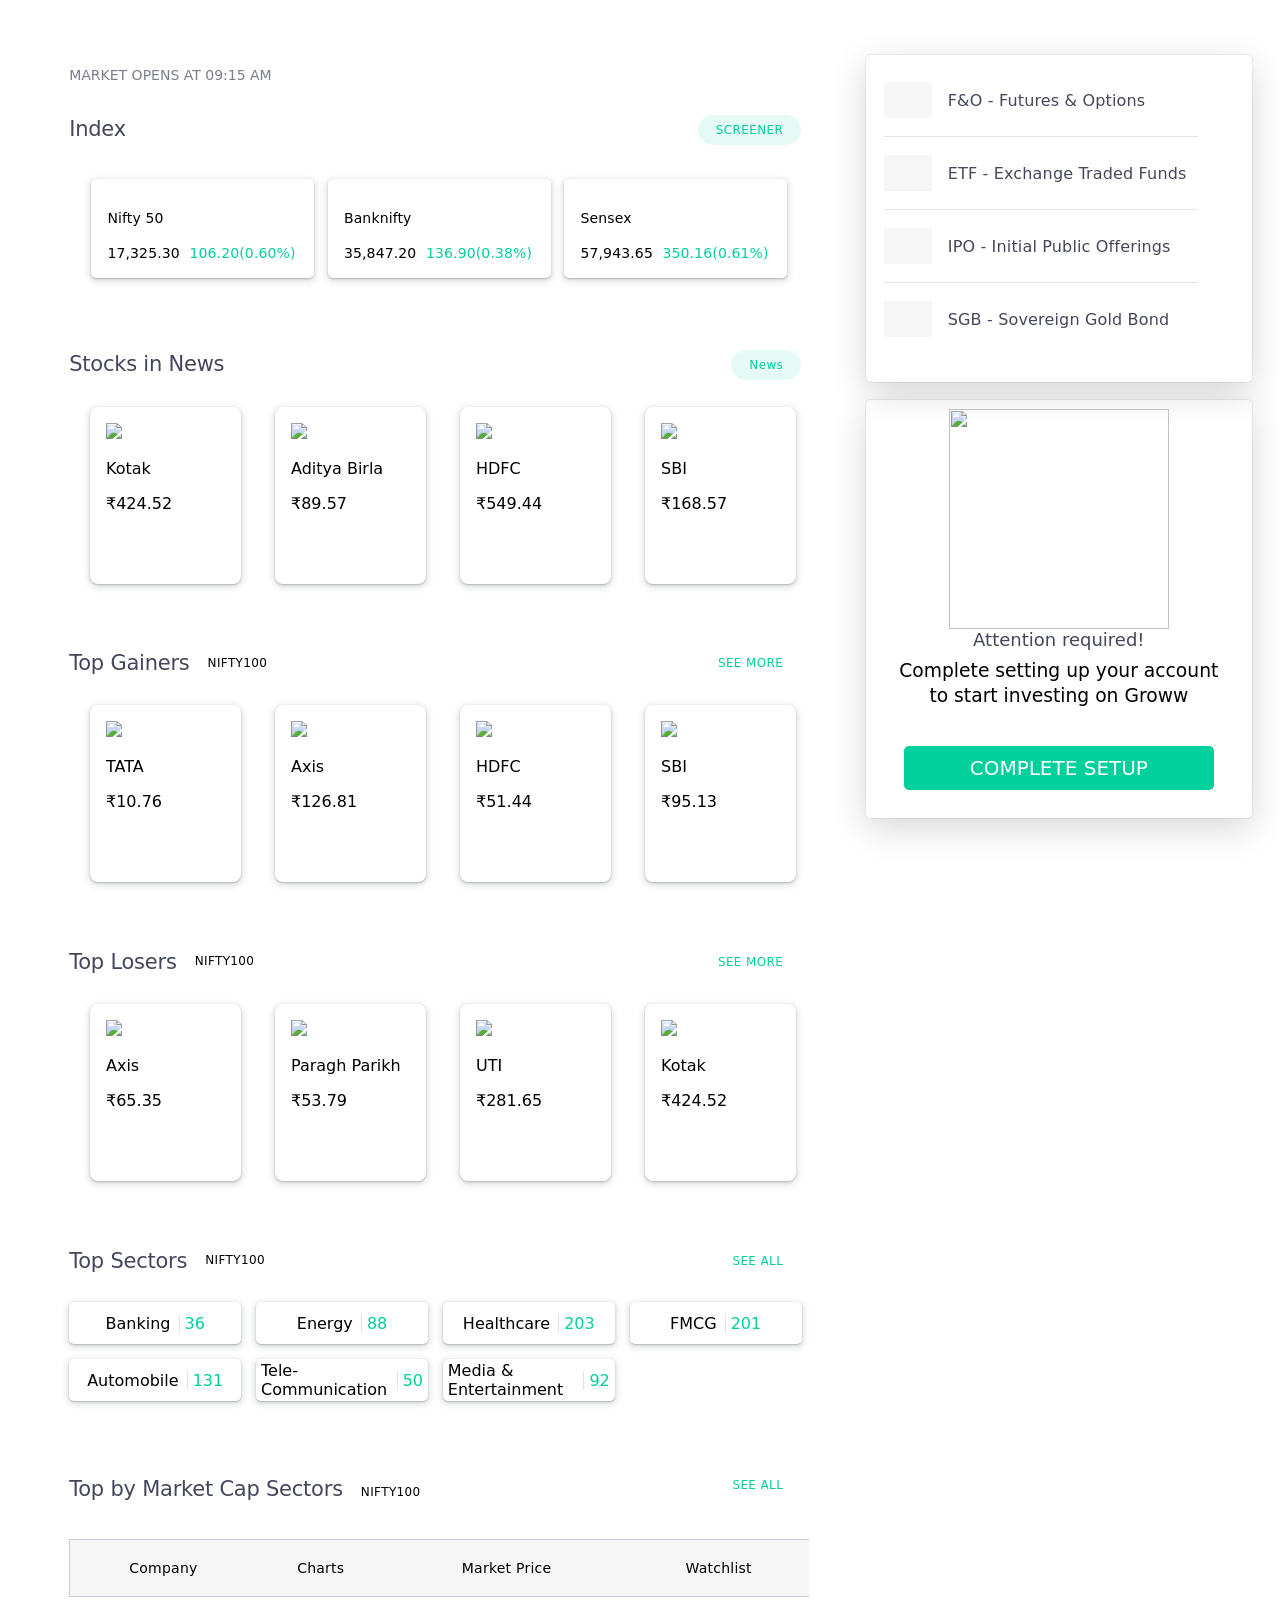
==== nitin/index.html @ 72b4dc58 "Merge branch 'main' of https://github.com/Parth-Bisht/Team-GROWW" ====
<!DOCTYPE html>
<html lang="en">

<head>
    <meta charset="UTF-8">
    <meta http-equiv="X-UA-Compatible" content="IE=edge">
    <meta name="viewport" content="width=device-width, initial-scale=1.0">
    <script src="https://kit.fontawesome.com/4f2af7deb6.js" crossorigin="anonymous"></script>
    <title>stocks</title>
</head>
<link rel="stylesheet" href="./stylesHomepage/index.css">

<body>
    <div id="nav"></div>
    <div id="container">
        <div>
            <h2 id="open">MARKET OPENS AT 09:15 AM</h2>
            <div id="index">
                <div id="title">
                    <h1>Index</h1>
                    <P>SCREENER</P>
                </div>
                <div id="nifty"></div>
            </div>
            <br><br>
            <div id="news">
                <div id="title">
                    <h1>Stocks in News</h1>
                    <P>News</P>
                </div>
                <div id="Ns"></div>
            </div>
            <br><br>
            <div id="gainers">
                <div id="title">
                    <div style="display: flex; align-items: center;">
                        <h1>Top Gainers</h1>
                        <p>NIFTY100</p>
                    </div>

                    <P style="background-color:white;">SEE MORE</P>
                </div>
                <div id="gain"></div>
            </div>
            <br><br>
            <div id="loosers">
                <div id="title">
                    <div style="display: flex; align-items: center;">
                        <h1>Top Losers</h1>
                        <p>NIFTY100</p>
                    </div>

                    <P style="background-color:white;">SEE MORE</P>
                </div>
                <div id="loose"></div>
            </div>
            <br><br>
            <div id="sector">
                <div id="title">
                    <div style="display: flex; align-items: center;">
                        <h1>Top Sectors</h1>
                        <p>NIFTY100</p>
                    </div>
                    <P style="background-color:white;">SEE ALL</P>
                </div>
                <div id="sec">
                    <div>
                        <p>Banking</p>
                        <p>36</p>
                    </div>
                    <div>
                        <p>Energy</p>
                        <p>88</p>
                    </div>
                    <div>
                        <p>Healthcare</p>
                        <p>203</p>
                    </div>
                    <div>
                        <p>FMCG</p>
                        <p>201</p>
                    </div>
                    <div>
                        <p>Automobile</p>
                        <p>131</p>
                    </div>
                    <div>
                        <p>Tele-Communication</p>
                        <p>50</p>
                    </div>
                    <div>
                        <p>Media & Entertainment</p>
                        <p>92</p>
                    </div>
                </div>
            </div>
            <br>
            <br>
            <br>
            <div id="cap">
                <div id="title">
                    <div style="display: flex; align-items: center;">
                        <h1>Top by Market Cap Sectors</h1>
                        <p>NIFTY100</p>
                    </div>
                    <P style="background-color:white;">SEE ALL</P>
                </div>
                <div id="Stocks">
                    <table>
                        <thead>
                            <tr>
                                <th>Company</th>
                                <th>Charts</th>
                                <th>Market Price</th>
                                <th>Watchlist</th>
                            </tr>
                        </thead>
                        <tbody></tbody>
                    </table>
                </div>
            </div>
        </div>
        <div>
            <div id="sidebar">
                <div> <i class="fa-solid fa-chart-simple"></i>
                    <h3>F&O - Futures & Options</h3>
                </div>
                <div> <i class="fa-solid fa-shapes"></i>
                    <h3>ETF - Exchange Traded Funds</h3>
                </div>
                <div> <i class="fa-solid fa-bullhorn"></i>
                    <h3>IPO - Initial Public Offerings</h3>
                </div>
                <div> <i class="fa-solid fa-square-caret-up"></i>
                    <h3>SGB - Sovereign Gold Bond</h3>
                </div>
            </div>
            <div id="second">
                <img src="https://assets-netstorage.groww.in/app-assets/others/account_setup.png" alt="">
                <h1>Attention required!</h1>
                <h3>Complete setting up your account to start investing on Groww</h3>
                <h2>COMPLETE SETUP</h2>
            </div>
        </div>
    </div>
    <br>
    <br>
    <div id="footer"></div>
</body>
<script src="./script/index.js"></script>

</html>

<script type="module">

    import { append2 } from "./script/data.js"

    let newsData = JSON.parse(localStorage.getItem("news"))
    let m = document.getElementById("Ns");

    append2(newsData, m)

    //------------------------------------------------------------------------------------------

    let gain = JSON.parse(localStorage.getItem("gainers"))
    let s = document.getElementById("gain");

    append2(gain, s)

    //------------------------------------------------------------------------------------------

    let loose = JSON.parse(localStorage.getItem("loosers"))
    let p = document.getElementById("loose");

    append2(loose, p)

    //------------------------------------------------------------------------------------------


    import { append3 } from "./script/data.js"

    let x = JSON.parse(localStorage.getItem("index"))
    console.log("x", x)
    let i = document.getElementById("nifty");

    append3(x, i)

    //---------------------------------------------------------------------------------------------------






</script>

<script type="module">

    import navbar from "../components/header.js"
    console.log(navbar)

    let header = document.getElementById("nav");
    header.innerHTML = navbar();

    import { getData, appendData } from "../components/getandappend.js"


    let stocks = document.getElementById('stocks');
    let mutualfunds = document.getElementById('mutual');
    let fixed = document.getElementById('fixed');
    let us = document.getElementById('us');
    stocks.addEventListener('click', () => {
        slider.style.left = "110px";
        slider.style.width = "64px";
    })
    mutualfunds.addEventListener('click', () => {
        slider.style.left = "205px";
        slider.style.width = "119px";
    })
    fixed.addEventListener('click', () => {
        slider.style.left = "358px";
        slider.style.width = "128px";
    })
    us.addEventListener('click', () => {
        slider.style.left = "524px";
        slider.style.width = "90px";
    })


    let dropdownboxcaller = document.getElementById('dd');
    let dropdownbox = document.getElementById('dropdown');
    var count = 0;
    dropdownboxcaller.addEventListener('click', function () {
        count++;
        if (count % 2 == 1) {
            dropdownbox.style.display = 'block'
        }
        else {
            dropdownbox.style.display = 'none'
        }
    })

    let searchBar = document.getElementById('searchDrop');

    let response = await getData('http://localhost:3000/products');
    appendData(response, searchBar);
    let sInput = document.getElementById('searchinput');
    sInput.addEventListener('click', () => {
        searchBar.style.display = "block";
    })
    sInput.addEventListener('keypress', function () {
        gD(event);
    })

    const gD = async (e) => {
        try {
            if (e.code === "Enter") {
                let input = sInput.value;

                let res = await fetch(`http://localhost:3000/products?q=${input}`);
                let data = await res.json();
                console.log(data);
                appendData(data, searchBar);
            }
        }
        catch (err) {
            console.log(err);
        }
    }


    window.addEventListener('mouseup', (event) => {
        if (event.target != searchBar) {
            console.log(event.target);
            searchBar.style.display = "none";
        }
    })
</script>

<script type="module">
    import footer from "../components/footer.js";
    let parent = document.getElementById('footer');
    parent.innerHTML = footer();
</script>
---- nitin/stylesHomepage/index.css ----
*{
    font-family: Roboto, system-ui;
}
#container{
    width: 100%;
    display: flex;
    justify-content: center;
    gap: 4.5%;
    margin-left: 1%;
    margin-top: 55px;
}

#container>:first-child{
    width: 740px;
    height: 2237px;
}

#container>:nth-child(2){
    width: 369.98px;
    height: 892px;
}

#open{
    color: #7C7E8C;
    font-size: 14px;
    font-weight: 500;
    margin-bottom: 20px;
 
}

i{
    width: 48px;
    padding: 18px 0px;
    background-color: #f6f6f7;
    color: black;
    text-align: center;
}
#sidebar{
    height: 309px;
    border-radius: 5px;
    width: 349.48px;
    padding: 9px 18px;
    box-shadow: rgba(0, 0, 0, 0.16) 0px 10px 36px 0px, rgba(0, 0, 0, 0.06) 0px 0px 0px 1px;
}
#sidebar>div{
    width: 313.48px;
    height: 48px;
    padding: 12px 0px;
    display: flex;
    align-items: center;
    gap: 5%;
    border-bottom:1px solid#e3e4e7;
    
}

#sidebar>div:hover{
width: 320px;
height: 68px;
}

#sidebar>:last-child{
    border: white;
}



#sidebar>div>h3{
    color: #44475b;
    font-weight: 500;
    font-size: 16px;
    line-height: 25px;
    letter-spacing: .16px;
}
#title{
    display: flex;
    justify-content: space-between;
}

#title>h1{
    font-size: 21px;
    font-weight: 500;
    letter-spacing: -.23px;
    color:#44475b;
}
#title>P{
    color: #00d09c;
    background: #e5faf5;
    border-radius: 16px;
    padding: 8px 18px;
    margin-right: 8px;
    font-weight: 500;
    font-size: 12px;
    line-height: 14px;
    letter-spacing: .37px;

}


#title>div>h1{
    color:#44475b;
    font-size: 21px;
    font-weight: 500;
    letter-spacing: -.23px;
}
#title>div>P{
    border-radius: 16px;
    padding: 8px 18px;
    margin-right: 8px;
    font-weight: 500;
    font-size: 12px;
    line-height: 14px;
    letter-spacing: .37px;
    margin-top: 5%;

}
#nifty{
    display: flex;
    gap: 2%;
    padding: 3%;
}
#nifty>div{

    width: 220px;
    height:70.78px;
    padding: 14px 16px;
    position: relative;
    justify-content: space-between;
    box-shadow: rgba(60, 64, 67, 0.3) 0px 1px 2px 0px, rgba(60, 64, 67, 0.15) 0px 2px 6px 2px;
    border-radius: 5px;

}
#nifty>div>*{
    letter-spacing: .01em;
    line-height: 160%;
    font-size: .875rem;
    font-weight: 500;
}

#second{
    border-radius: 5px;
    width: 349.48px;
    height: 400px;
    margin-top: 5%;
    padding: 9px 18px;
    box-shadow: rgba(0, 0, 0, 0.16) 0px 10px 36px 0px, rgba(0, 0, 0, 0.06) 0px 0px 0px 1px;
}
#second>h1{
    font-weight: 500;
    font-size: 18px;
    color:#44475b;
    overflow: hidden;
    text-overflow: ellipsis;
    -webkit-line-clamp: 1;
    display: -webkit-box;
    -webkit-box-orient: vertical;
}
#second>h2{
    box-sizing: border-box;
    font-weight: 450;
    font-size: 20px;
    align-items: center;
    width: 310px;
    padding: 10px 0px;
    background-color:#00d09c;
    border-radius: 5px;
    color: #FFFFFF;
}
#second>h3{
    font-weight: 400;
    padding: 8px 5px;
    line-height: 25px;
    overflow: hidden;
    text-overflow: ellipsis;
    -webkit-line-clamp: 3;
    display: -webkit-box;
    -webkit-box-orient: vertical;
    height: 80px;
}
#second>*{
    margin: auto;
    text-align: center;
}

#second>img{
    width: 220px;
    height: 220px;
    display: flex;
}

#sec{
    width: 100%;
    display: flex;
    align-items: center;
    flex-wrap: wrap;
    gap: 2%;
}
#sec>div:hover{
background-color: #f6f6f7;
}
#sec>div{
    display: block;
    width: 162px;
    display: flex;
    box-shadow: rgba(60, 64, 67, 0.3) 0px 1px 2px 0px, rgba(60, 64, 67, 0.15) 0px 2px 6px 2px;
    gap: 5%;
    height: 30px;
    justify-content: center;
    padding: 6px 5px;
    align-items: center;
    margin-top: 2%;
    border-radius: 5px;
    
}
#sec>div>p+p{
  color:#00d09c;
  padding-left: 5px;
  border-left:1px solid #e3e3e7;
}

#Stocks{
    height: 700px;
    overflow: scroll;
}

table{
    margin: auto;
    width: 100%;
    display: table;
    border-collapse: separate;
    box-sizing: border-box;
    text-indent: initial;
    border-spacing: 2px;
    border-color: #44475b;
    margin-top: 20px;
    border-radius: 7px 7px 0 0;
    box-shadow: 0 1px 4px 0 var(--boxShadow);
    border-collapse: collapse;
    margin-bottom: -2px;
    box-sizing: inherit;
  border: 1px solid #c8c9d3;;
    
}
thead,th{
    background-color: #f6f6f7;
    padding: 20px 0px;
    letter-spacing: .23px;
    font-size: 14px;
    font-weight: 400;
}

#index>div>div>div{
    margin-top: -8%;
}
td{
    padding: 20px 0px;
    letter-spacing: .23px;
    font-size: 14px;
    font-weight: 500;
    color:#44475b;
    text-align: center;
    border-bottom: 1px solid #ecedef
}

td:first-child:hover{
    text-decoration: underline;
}


/* stocks in news */

#Ns,#loose,#gain{
    display: flex;
    width: 100%;
    justify-content: space-around;
    padding: 2%;
}

#Ns>div{
    box-shadow: rgba(60, 64, 67, 0.3) 0px 1px 2px 0px, rgba(60, 64, 67, 0.15) 0px 2px 6px 2px;
    width: 135px;
    height: 145px;
    padding: 16px 0 16px 16px;
    margin-right: 22px;  
    border-radius: 8px;
}

#loose>div{
    box-shadow: rgba(60, 64, 67, 0.3) 0px 1px 2px 0px, rgba(60, 64, 67, 0.15) 0px 2px 6px 2px;
    width: 135px;
    height: 145px;
    padding: 16px 0 16px 16px;
    margin-right: 22px;  
    border-radius: 8px;
}

#gain>div{
    box-shadow: rgba(60, 64, 67, 0.3) 0px 1px 2px 0px, rgba(60, 64, 67, 0.15) 0px 2px 6px 2px;
    width: 135px;
    height: 145px;
    padding: 16px 0 16px 16px;
    margin-right: 22px;  
    border-radius: 8px;
}


#gain>div>img{
width: 50px;
}

#Ns>div>img{
    width: 50px;
}
#loose>div>img{
    width: 50px;
}


#navbar{
    display: flex;
    /* border: 2px solid red; */
    height: 70px;
    justify-content: center;
    padding-top: 6px;
}
#logo>img{
    width: 100%;
    height: 100%;
}
#logo{
    width: 151px;
    height: 100%;
}
#logoLinks{
    display: flex;
    align-items: center;
    /* border: 2px solid blue; */
    width: 28%;
}
#navlinks{
    width: 50%;
}
#navlinks>a{
    margin: 5%;
    text-decoration: none;
    color: #44475b;
    font-weight: 500;
}
#navlinks>a:hover{
    color:#00d09c;
}
#searchlinks{
    display: flex;
    /* border: 2px solid yellow; */
    align-items: center;
    width: 56%;
}
#searchbox{
    width: 60%;
    position: relative;
}
#searchbox>input{
    width: 100%;
    border-radius: 8px;
    padding: 8px;
    padding-left: 32px;
    /* height: 30px; */
    font-size: 17px;
    outline: none;
    border: none;
    color: #44475b;
    box-shadow: rgba(0, 0, 0, 0.02) 0px 1px 3px 0px, rgba(27, 31, 35, 0.15) 0px 0px 0px 1px;
}
#profilelinks{
    padding-left: 6%;
    
    width: 47%;
    color: #828283;
    display: flex;
    align-items: center;
}
#profilelinks i{
    cursor: pointer;
}
.leftmargin{
    font-size: 22px;
    margin-left: 12%
}
#profile{
    width: 12%;
    margin-top: 5px;

}

#profile>img{
    width: 100%;

}

#facilities{
    display: flex;
    border-bottom: 1px solid #dddddd;
    padding-top: 1.7%;
    padding-bottom: 1%;
    padding-left: 8.5%;
    font-size: 19px;
    color: #44475b;
    position: relative;
}
#facilities>div{
    cursor: pointer;
}
#facilities>div:hover{
    color: #00d09c;
}
.mleft{
    margin-left: 40px;
}
.position{
    position: absolute;
    top: 10px;
    left: 8px;
    color: #828283
}

#slider{
    border-bottom: 2px solid #00d09c;
    transform: rotate(180deg);
    position: absolute;
    width: 61px;
    top: 58px;
    left: 110px;
    transition: all 0.5s ease-in-out;
}

#dropdown{
    /* border: 1px solid black; */
    position: absolute;
    width: 385px;
    right: 139px;
    /* height: 200px; */
    /* padding: 10px; */
    /* background-color: #828283; */
    z-index: 2;
    background-color: #f1f1f1;
    box-shadow: rgba(100, 100, 111, 0.2) 0px 7px 29px 0px;
    display: none;
}
#dropdown>div{
    display: flex;
    
}
#userinfo{
    display: flex;
    align-items: center;
    padding: 5px 15px;
    background-color: #ebebeb;
}
#nameid{
    font-size: 15px;
    color: rgb(80, 79, 80);
    margin-left: 15px;
}
#nameid>p:first-child{
    font-size: 16px;
    font-weight: 600;
}
#nameid>p:last-child{
    margin-top: 3px;
}
.dropinfo{
    margin: 8px 0px;
    font-size: 15px;
    /* border: 1px solid teal; */
    padding: 13px 18px;
    background-color: #ebebeb;
}
.dropinfo:hover{
    cursor: pointer;
    background-color: #f1f1f1;
}
.dropinfo>p{
    margin-left: 5px;
}

#searchDrop{
    width: 100%;
    height: 450px;
    background-color: #f1f1f1;
    z-index: 2;
    /* border: 2px solid black; */
    box-shadow: rgba(0, 0, 0, 0.02) 0px 1px 3px 0px, rgba(27, 31, 35, 0.15) 0px 0px 0px 1px;
    position: absolute;
    overflow-x: hidden;
    padding: 15px;
    font-family: 'Roboto', sans-serif;
    display: none;
}

#searchDrop>div{
    margin-bottom: 27px;
    color: #44475b;
    cursor: pointer;
}
#searchDrop>div>p:first-child{
    font-size: 15px;
    margin-bottom: 4px;
}
#searchDrop>div>p:last-child{
    font-size: 14px;
}

/* footer */

.cover1 {
    background: #1e2232;
    color: #fff;
    font-size: 15px;
    font-weight: 500;
    padding: 0px 100px;
  }
  
  ul {
    list-style-type: none;
  }
  
  .footer-1 li {
    padding: 0 10px;
    line-height: 23px;
    color: #fff;
  }
  
  #fot-section-2 li {
    padding: 0 10px 10px;
    color: #fff;
  }
  
  li {
    cursor: pointer;
  }
  
  .footer-1 li {
    cursor: default;
  }
  
  .fot-top-heading {
    font-size: 18px;
    padding: 10px;
    letter-spacing: 1px;
    line-height: 21px;
    margin-bottom: 15px;
    margin-top: 17px;
    color: #fff;
    cursor: default;
  }
  
  .footerLine {
    height: 1px;
    opacity: 0.1;
    border-bottom: 1px solid #fff;
    margin-top: 30px;
  }
  
  .copyRight {
    margin-top: 10px;
  }
  
  .heartImg {
    font-size: 32px;
    color: #eb5b3c;
    margin: 0 4px;
  }
  
  #fot-section-2 {
    width: 66%;
  }
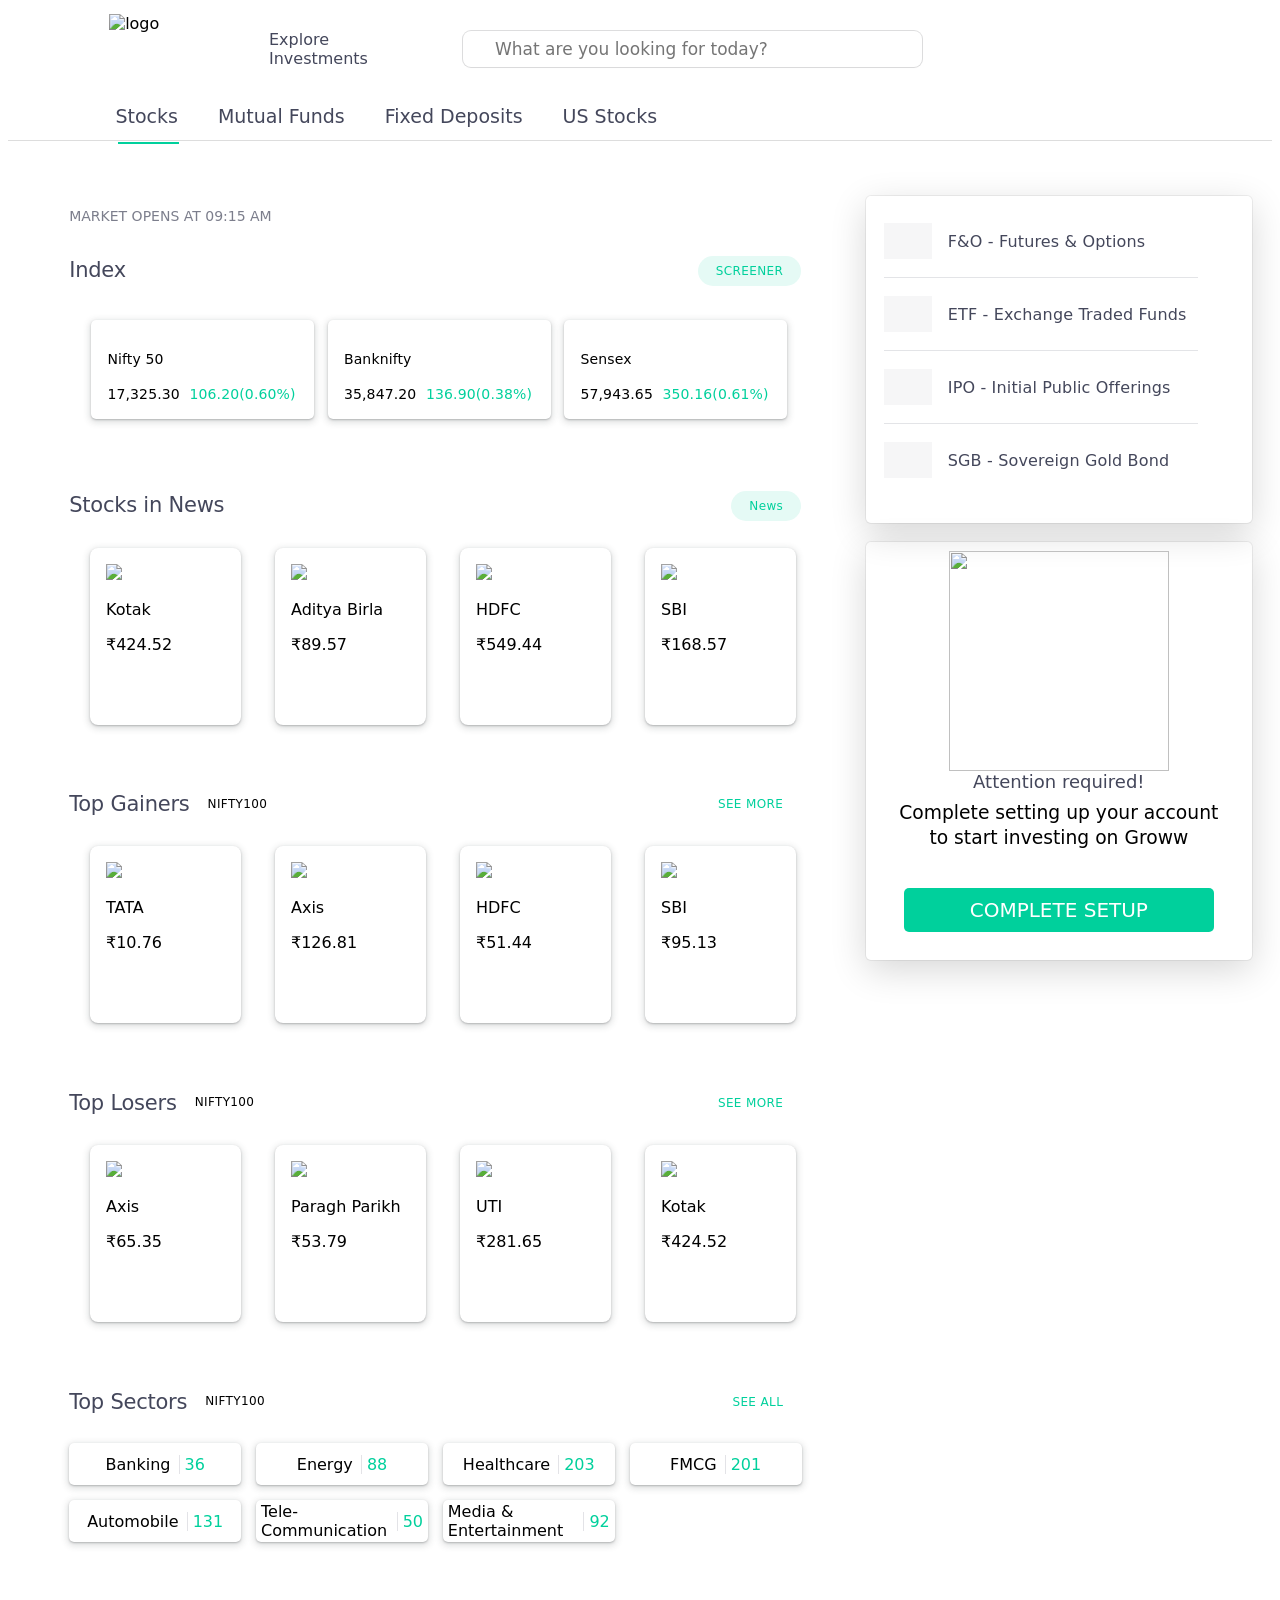
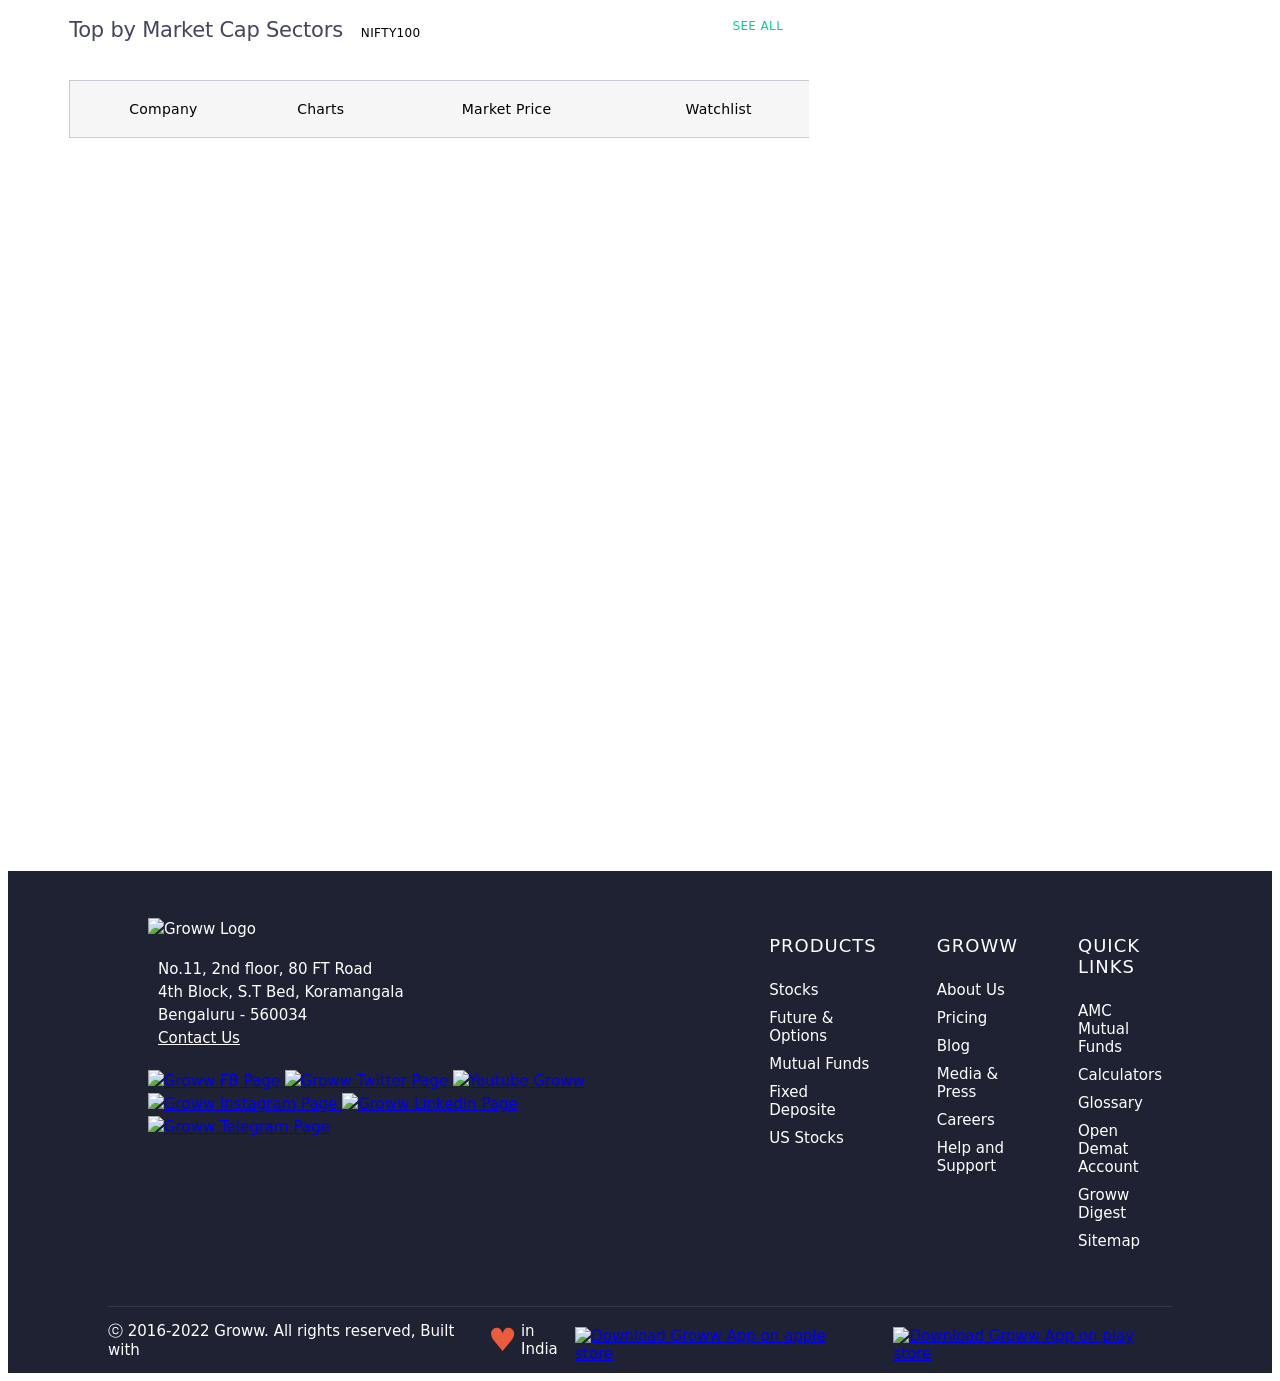
==== commit 5648557f: "homepage upadate" ====
--- a/nitin/index.html
+++ b/nitin/index.html
@@ -117,6 +117,7 @@
                         </thead>
                         <tbody></tbody>
                     </table>
+       
                 </div>
             </div>
         </div>
--- a/nitin/stylesHomepage/index.css
+++ b/nitin/stylesHomepage/index.css
@@ -28,7 +28,7 @@
  
 }
 
-i{
+#sidebar>div>i{
     width: 48px;
     padding: 18px 0px;
     background-color: #f6f6f7;
@@ -219,7 +219,13 @@
 
 #Stocks{
     height: 700px;
-    overflow: scroll;
+    overflow: hidden;
+    flex: 1;
+    flex-grow: 1;
+    flex-shrink: 1;
+    flex-basis: 1e-9px;
+    flex-basis: 1e-9px;
+    overflow-y:auto;
 }
 
 table{
@@ -240,6 +246,7 @@
   border: 1px solid #c8c9d3;;
     
 }
+
 thead,th{
     background-color: #f6f6f7;
     padding: 20px 0px;
@@ -274,6 +281,20 @@
     justify-content: space-around;
     padding: 2%;
 }
+
+#Ns>div:hover{
+    transform: scale(1.1);
+}
+
+#loose>div:hover{
+    transform: scale(1.1);
+}
+
+#gain>div:hover{
+    transform: scale(1.1);
+}
+
+
 
 #Ns>div{
     box-shadow: rgba(60, 64, 67, 0.3) 0px 1px 2px 0px, rgba(60, 64, 67, 0.15) 0px 2px 6px 2px;
@@ -282,6 +303,8 @@
     padding: 16px 0 16px 16px;
     margin-right: 22px;  
     border-radius: 8px;
+    transition: transform .2s; /* Animation */
+
 }
 
 #loose>div{
@@ -291,6 +314,8 @@
     padding: 16px 0 16px 16px;
     margin-right: 22px;  
     border-radius: 8px;
+    transition: transform .2s; /* Animation */
+
 }
 
 #gain>div{
@@ -300,6 +325,8 @@
     padding: 16px 0 16px 16px;
     margin-right: 22px;  
     border-radius: 8px;
+    transition: transform .2s; /* Animation */
+
 }
 
 
@@ -355,9 +382,11 @@
     width: 56%;
 }
 #searchbox{
-    width: 60%;
+    width: 80%;
     position: relative;
 }
+
+ 
 #searchbox>input{
     width: 100%;
     border-radius: 8px;
@@ -372,7 +401,6 @@
 }
 #profilelinks{
     padding-left: 6%;
-    
     width: 47%;
     color: #828283;
     display: flex;
@@ -573,4 +601,4 @@
   #fot-section-2 {
     width: 66%;
   }
-  +
